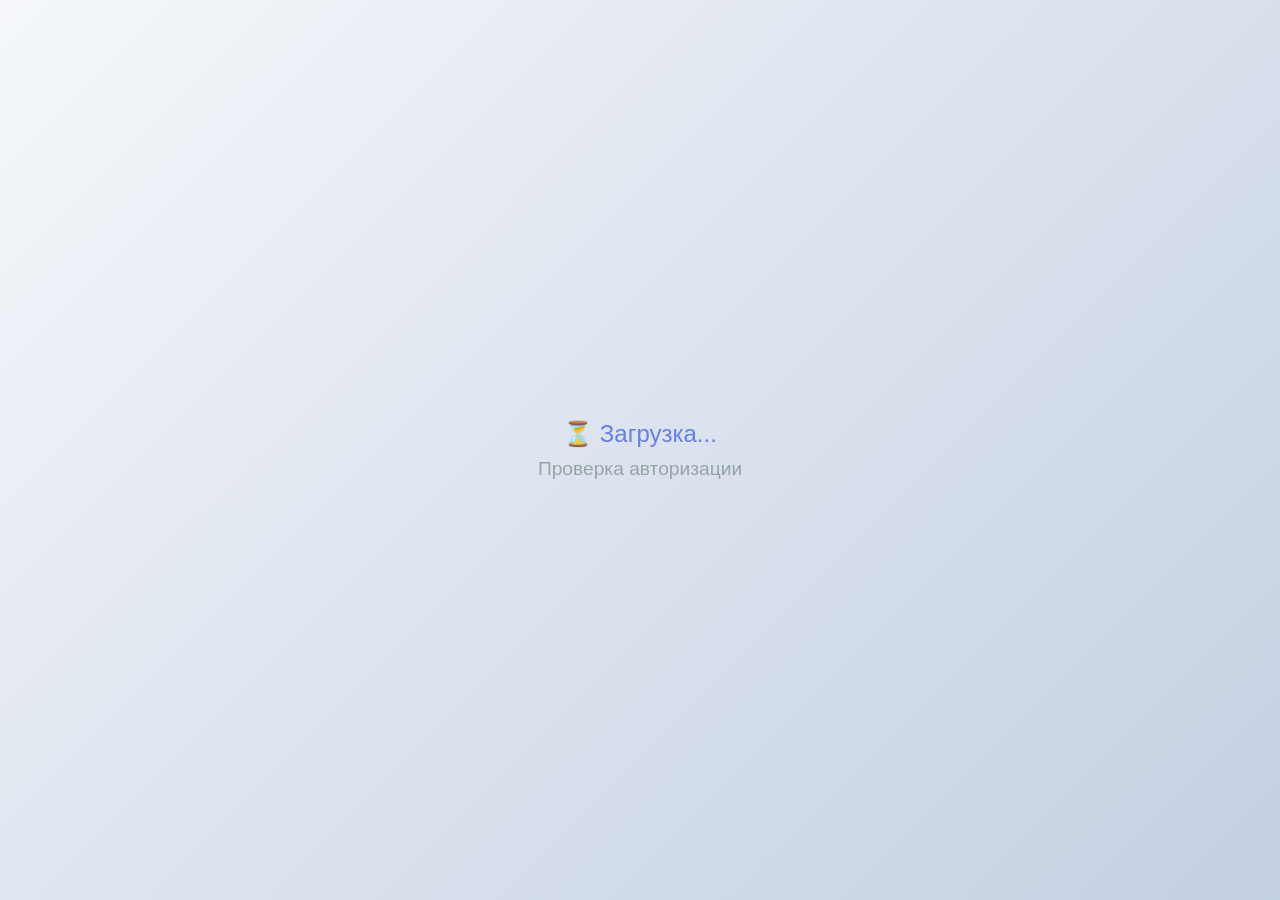
==== index.html @ 8dcceb92 "Add files via upload" ====
<!DOCTYPE html>
<html lang="ru">
  <head>
    <meta charset="UTF-8" />
    <meta name="viewport" content="width=device-width, initial-scale=1.0" />
    <title>Игры для мероприятия - Tamada Games</title>
    <link rel="stylesheet" href="global/styles/main.css" />
    <style>
      .game-grid {
        display: grid;
        grid-template-columns: repeat(auto-fit, minmax(280px, 1fr));
        gap: 20px;
        padding: 20px;
        max-width: 1200px;
        margin: 0 auto;
      }

      .game-card {
        background: white;
        border-radius: 12px;
        padding: 24px;
        box-shadow: 0 4px 6px rgba(0, 0, 0, 0.1);
        transition: transform 0.3s, box-shadow 0.3s;
        cursor: pointer;
      }

      .game-card:hover {
        transform: translateY(-5px);
        box-shadow: 0 8px 12px rgba(0, 0, 0, 0.15);
      }

      .game-card h2 {
        color: #2c3e50;
        margin-bottom: 12px;
        font-size: 1.4em;
      }

      .game-card p {
        color: #7f8c8d;
        line-height: 1.6;
        margin-bottom: 16px;
      }

      .game-card .btn {
        width: 100%;
        padding: 12px;
        background: linear-gradient(135deg, #667eea 0%, #764ba2 100%);
        color: white;
        border: none;
        border-radius: 8px;
        font-size: 1.1em;
        cursor: pointer;
        transition: opacity 0.3s;
      }

      .game-card .btn:hover {
        opacity: 0.9;
      }

      .header {
        text-align: center;
        padding: 40px 20px;
        background: linear-gradient(135deg, #667eea 0%, #764ba2 100%);
        color: white;
        position: relative;
      }

      .header h1 {
        margin: 0;
        font-size: 2.5em;
        color: white;
      }

      .header p {
        margin: 10px 0 0;
        opacity: 0.9;
      }

      .profile-btn {
        position: absolute;
        top: 20px;
        right: 20px;
        background: rgba(255, 255, 255, 0.2);
        color: white;
        padding: 10px 20px;
        border-radius: 25px;
        text-decoration: none;
        font-weight: 600;
        transition: all 0.3s;
        border: 2px solid rgba(255, 255, 255, 0.3);
      }

      .profile-btn:hover {
        background: rgba(255, 255, 255, 0.3);
        transform: scale(1.05);
      }

      .loading {
        display: flex;
        flex-direction: column;
        justify-content: center;
        align-items: center;
        min-height: 100vh;
        font-size: 1.5em;
        color: #667eea;
      }

      .error-screen {
        display: flex;
        flex-direction: column;
        justify-content: center;
        align-items: center;
        min-height: 100vh;
        padding: 20px;
        text-align: center;
      }

      .error-screen h2 {
        color: #e74c3c;
        margin-bottom: 20px;
      }

      .error-screen pre {
        background: #f8f9fa;
        padding: 20px;
        border-radius: 10px;
        text-align: left;
        overflow-x: auto;
        max-width: 600px;
      }
    </style>
  </head>
  <body>
    <div id="loading" class="loading">
      <div>⏳ Загрузка...</div>
      <div style="font-size: 0.8em; margin-top: 10px; color: #95a5a6">
        Проверка авторизации
      </div>
    </div>

    <div id="errorScreen" class="error-screen" style="display: none">
      <h2>❌ Ошибка загрузки</h2>
      <p id="errorMessage"></p>
      <button
        onclick="window.location.href='/auth.html'"
        style="
          margin-top: 20px;
          padding: 10px 20px;
          font-size: 1em;
          cursor: pointer;
        "
      >
        Перейти к авторизации
      </button>
      <pre id="errorDetails" style="display: none"></pre>
    </div>

    <div id="mainContent" style="display: none">
      <div class="header">
        <a href="profile.html" class="profile-btn" id="profileBtn"
          >👤 Профиль</a
        >
        <h1>🎮 Игры для мероприятия</h1>
        <p id="welcomeText">Выберите игру для начала</p>
      </div>

      <main style="max-width: 1200px; margin: 20px auto; padding: 0 16px">
        <section class="game-grid">
          <div
            class="game-card"
            onclick="trackGameVisit('names-from-pictures'); window.location.href='games/names-from-pictures/'"
          >
            <h2>🖼️ Имена по картинкам</h2>
            <p>
              Угадайте названия мест Казахстана по двум картинкам-подсказкам
            </p>
            <button class="btn">Начать игру</button>
          </div>

          <div
            class="game-card"
            onclick="trackGameVisit('photo-relay'); window.location.href='games/photo-relay/'"
          >
            <h2>📸 Фото-эстафета</h2>
            <p>Командная игра: сделайте фото по заданной теме</p>
            <button class="btn">Начать игру</button>
          </div>

          <div
            class="game-card"
            onclick="trackGameVisit('grandparents-vs-youth'); window.location.href='games/grandparents-vs-youth/'"
          >
            <h2>👵 Поколения</h2>
            <p>Молодёжь против бабушек и дедушек: угадайте предметы</p>
            <button class="btn">Начать игру</button>
          </div>

          <div
            class="game-card"
            onclick="trackGameVisit('bring-item'); window.location.href='games/bring-item/'"
          >
            <h2>🏃 Принеси предмет</h2>
            <p>Игра на выбывание: найдите нужный предмет в зале</p>
            <button class="btn">Начать игру</button>
          </div>

          <div
            class="game-card"
            onclick="trackGameVisit('random-letter'); window.location.href='games/random-letter/'"
          >
            <h2>🎵 Песня на букву</h2>
            <p>Спойте песню, начинающуюся на случайную букву</p>
            <button class="btn">Начать игру</button>
          </div>
        </section>
      </main>
    </div>

    <script src="global/scripts/auth.js"></script>
    <script>
      const API_URL = "/api";
      console.log("Index page loaded, API_URL:", API_URL);

      function showError(message, details = null) {
        console.error("Error:", message, details);
        document.getElementById("loading").style.display = "none";
        document.getElementById("errorScreen").style.display = "flex";
        document.getElementById("errorMessage").textContent = message;

        if (details) {
          document.getElementById("errorDetails").style.display = "block";
          document.getElementById("errorDetails").textContent = JSON.stringify(
            details,
            null,
            2
          );
        }
      }

      window.onload = async () => {
        console.log("Window loaded, checking authentication...");

        const token =
          localStorage.getItem("token") || sessionStorage.getItem("token");
        console.log("Token found:", !!token);

        if (!token) {
          console.log("No token, redirecting to auth");
          window.location.replace("/auth.html");
          return;
        }

        try {
          console.log("Step 1: Verifying token...");
          const verifyResponse = await fetch(`${API_URL}/auth/verify.php`, {
            method: "GET",
            headers: {
              Authorization: `Bearer ${token}`,
              "Content-Type": "application/json",
            },
            credentials: "include",
          });

          console.log("Verify response status:", verifyResponse.status);

          if (!verifyResponse.ok) {
            console.log(
              "Token verification failed, status:",
              verifyResponse.status
            );
            localStorage.removeItem("token");
            sessionStorage.removeItem("token");
            window.location.replace("/auth.html");
            return;
          }

          const verifyData = await verifyResponse.json();
          console.log("Verify response data:", verifyData);

          if (!verifyData.success) {
            console.log("Token not valid");
            localStorage.removeItem("token");
            sessionStorage.removeItem("token");
            window.location.replace("/auth.html");
            return;
          }

          console.log("Step 2: Loading profile...");
          const profileResponse = await fetch(`${API_URL}/user/profile.php`, {
            method: "GET",
            headers: {
              Authorization: `Bearer ${token}`,
              "Content-Type": "application/json",
            },
            credentials: "include",
          });

          console.log("Profile response status:", profileResponse.status);

          if (!profileResponse.ok) {
            console.log("Profile load failed");
            localStorage.removeItem("token");
            sessionStorage.removeItem("token");
            window.location.replace("/auth.html");
            return;
          }

          const profileData = await profileResponse.json();
          console.log("Profile data:", profileData);

          if (profileData.success && profileData.user) {
            const user = profileData.user;
            console.log("User loaded:", user.email);

            document.getElementById("profileBtn").textContent = `👤 ${
              user.name || user.email
            }`;
            document.getElementById(
              "welcomeText"
            ).textContent = `Добро пожаловать, ${user.name || user.email}!`;

            console.log("Showing main content");
            document.getElementById("loading").style.display = "none";
            document.getElementById("mainContent").style.display = "block";
          } else {
            console.log("Invalid profile data");
            showError("Не удалось загрузить профиль", profileData);
            localStorage.removeItem("token");
            sessionStorage.removeItem("token");
            setTimeout(() => {
              window.location.replace("/auth.html");
            }, 3000);
          }
        } catch (error) {
          console.error("Error during page load:", error);
          showError(
            "Ошибка подключения к серверу. Убедитесь что PHP backend работает.",
            { error: error.message, stack: error.stack }
          );

          localStorage.removeItem("token");
          sessionStorage.removeItem("token");

          setTimeout(() => {
            window.location.replace("/auth.html");
          }, 5000);
        }
      };

      async function trackGameVisit(gameName) {
        const token =
          localStorage.getItem("token") || sessionStorage.getItem("token");
        if (!token) return;

        try {
          await fetch(`${API_URL}/user/track-game.php`, {
            method: "POST",
            headers: {
              "Content-Type": "application/json",
              Authorization: `Bearer ${token}`,
            },
            credentials: "include",
            body: JSON.stringify({ gameName }),
          });
        } catch (error) {
          console.error("Tracking error:", error);
        }
      }
    </script>
  </body>
</html>
---- global/styles/main.css ----
/* Общие стили для всех страниц */
* {
    margin: 0;
    padding: 0;
    box-sizing: border-box;
}

body {
    font-family: 'Segoe UI', Tahoma, Geneva, Verdana, sans-serif;
    background: linear-gradient(135deg, #f5f7fa 0%, #c3cfe2 100%);
    min-height: 100vh;
    padding: 0;
    margin: 0;
}

.container {
    max-width: 1200px;
    margin: 0 auto;
    padding: 20px;
}

/* Кнопки */
.btn {
    padding: 15px 30px;
    font-size: 1.2em;
    border: none;
    border-radius: 8px;
    cursor: pointer;
    transition: all 0.3s ease;
    font-weight: 600;
    text-transform: uppercase;
    letter-spacing: 1px;
}

.btn-primary {
    background: linear-gradient(135deg, #667eea 0%, #764ba2 100%);
    color: white;
    box-shadow: 0 4px 15px rgba(102, 126, 234, 0.4);
}

.btn-primary:hover {
    transform: translateY(-2px);
    box-shadow: 0 6px 20px rgba(102, 126, 234, 0.6);
}

.btn-secondary {
    background: linear-gradient(135deg, #f093fb 0%, #f5576c 100%);
    color: white;
    box-shadow: 0 4px 15px rgba(245, 87, 108, 0.4);
}

.btn-secondary:hover {
    transform: translateY(-2px);
    box-shadow: 0 6px 20px rgba(245, 87, 108, 0.6);
}

.btn-success {
    background: linear-gradient(135deg, #4facfe 0%, #00f2fe 100%);
    color: white;
}

.btn-home {
    position: fixed;
    top: 20px;
    left: 20px;
    background: white;
    color: #333;
    padding: 10px 20px;
    border-radius: 25px;
    text-decoration: none;
    box-shadow: 0 2px 10px rgba(0,0,0,0.1);
    font-weight: 600;
    z-index: 1000;
    transition: all 0.3s;
}

.btn-home:hover {
    transform: scale(1.05);
    box-shadow: 0 4px 15px rgba(0,0,0,0.2);
}

/* Заголовки */
h1 {
    font-size: 2.5em;
    color: #2c3e50;
    margin-bottom: 20px;
    text-align: center;
}

h2 {
    font-size: 1.8em;
    color: #34495e;
    margin-bottom: 15px;
}

/* Карточки */
.card {
    background: white;
    border-radius: 15px;
    padding: 30px;
    box-shadow: 0 10px 30px rgba(0,0,0,0.1);
    margin-bottom: 20px;
}

/* Инструкции */
.instructions {
    background: #fff3cd;
    border-left: 4px solid #ffc107;
    padding: 15px 20px;
    border-radius: 8px;
    margin-bottom: 20px;
}

.instructions h3 {
    color: #856404;
    margin-bottom: 10px;
}

.instructions p {
    color: #856404;
    line-height: 1.6;
}

/* Адаптивность */
@media (max-width: 768px) {
    .btn {
        padding: 12px 24px;
        font-size: 1em;
    }
    
    h1 {
        font-size: 2em;
    }
    
    .container {
        padding: 15px;
    }
    
    .card {
        padding: 20px;
    }
}

/* Анимации */
@keyframes fadeIn {
    from {
        opacity: 0;
        transform: translateY(20px);
    }
    to {
        opacity: 1;
        transform: translateY(0);
    }
}

.fade-in {
    animation: fadeIn 0.5s ease-out;
}

/* Утилиты */
.text-center {
    text-align: center;
}

.mt-20 {
    margin-top: 20px;
}

.mb-20 {
    margin-bottom: 20px;
}

.hidden {
    display: none;
}
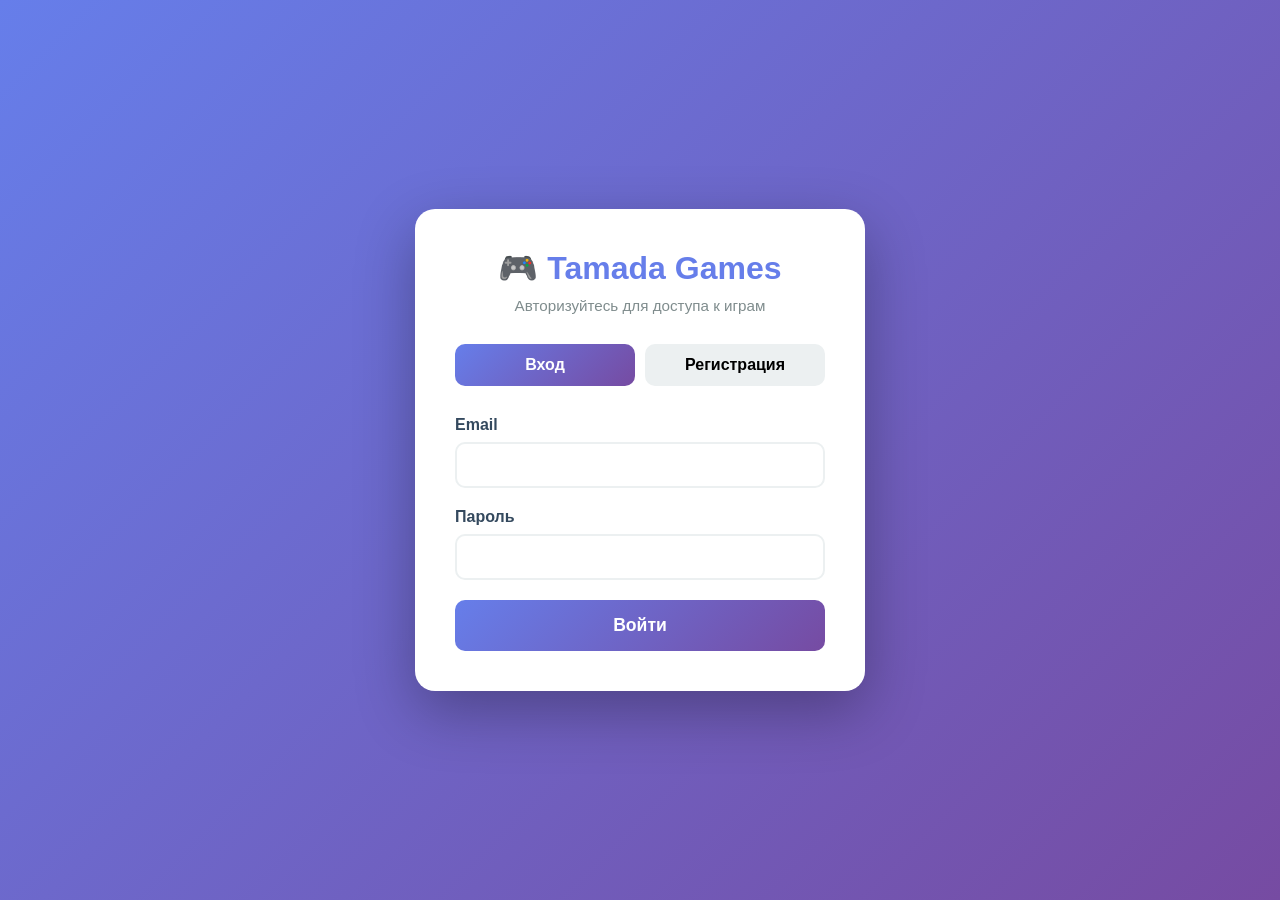
==== commit 1a50dc80: "Add files via upload" ====
--- a/index.html
+++ b/index.html
@@ -168,7 +168,7 @@
         <section class="game-grid">
           <div
             class="game-card"
-            onclick="trackGameVisit('names-from-pictures'); window.location.href='games/names-from-pictures/'"
+            onclick="window.trackAndNavigate('names-from-pictures', 'games/names-from-pictures/')"
           >
             <h2>🖼️ Имена по картинкам</h2>
             <p>
@@ -179,7 +179,7 @@
 
           <div
             class="game-card"
-            onclick="trackGameVisit('photo-relay'); window.location.href='games/photo-relay/'"
+            onclick="window.trackAndNavigate('photo-relay', 'games/photo-relay/')"
           >
             <h2>📸 Фото-эстафета</h2>
             <p>Командная игра: сделайте фото по заданной теме</p>
@@ -188,7 +188,7 @@
 
           <div
             class="game-card"
-            onclick="trackGameVisit('grandparents-vs-youth'); window.location.href='games/grandparents-vs-youth/'"
+            onclick="window.trackAndNavigate('grandparents-vs-youth', 'games/grandparents-vs-youth/')"
           >
             <h2>👵 Поколения</h2>
             <p>Молодёжь против бабушек и дедушек: угадайте предметы</p>
@@ -197,7 +197,7 @@
 
           <div
             class="game-card"
-            onclick="trackGameVisit('bring-item'); window.location.href='games/bring-item/'"
+            onclick="window.trackAndNavigate('bring-item', 'games/bring-item/')"
           >
             <h2>🏃 Принеси предмет</h2>
             <p>Игра на выбывание: найдите нужный предмет в зале</p>
@@ -206,7 +206,7 @@
 
           <div
             class="game-card"
-            onclick="trackGameVisit('random-letter'); window.location.href='games/random-letter/'"
+            onclick="window.trackAndNavigate('random-letter', 'games/random-letter/')"
           >
             <h2>🎵 Песня на букву</h2>
             <p>Спойте песню, начинающуюся на случайную букву</p>
@@ -218,154 +218,167 @@
 
     <script src="global/scripts/auth.js"></script>
     <script>
-      const API_URL = "/api";
-      console.log("Index page loaded, API_URL:", API_URL);
-
-      function showError(message, details = null) {
-        console.error("Error:", message, details);
-        document.getElementById("loading").style.display = "none";
-        document.getElementById("errorScreen").style.display = "flex";
-        document.getElementById("errorMessage").textContent = message;
-
-        if (details) {
-          document.getElementById("errorDetails").style.display = "block";
-          document.getElementById("errorDetails").textContent = JSON.stringify(
-            details,
-            null,
-            2
-          );
+      (function () {
+        "use strict";
+
+        // Получаем API_URL из глобального хелпера
+        const API_URL = window.authHelpers.API_URL;
+        console.log("Index page loaded, API_URL:", API_URL);
+
+        function showError(message, details) {
+          console.error("Error:", message, details);
+          document.getElementById("loading").style.display = "none";
+          document.getElementById("errorScreen").style.display = "flex";
+          document.getElementById("errorMessage").textContent = message;
+
+          if (details) {
+            document.getElementById("errorDetails").style.display = "block";
+            document.getElementById("errorDetails").textContent =
+              JSON.stringify(details, null, 2);
+          }
         }
-      }
-
-      window.onload = async () => {
-        console.log("Window loaded, checking authentication...");
-
-        const token =
-          localStorage.getItem("token") || sessionStorage.getItem("token");
-        console.log("Token found:", !!token);
-
-        if (!token) {
-          console.log("No token, redirecting to auth");
-          window.location.replace("/auth.html");
-          return;
+
+        // Трекинг посещения игры
+        async function trackGameVisit(gameName) {
+          const token =
+            localStorage.getItem("token") || sessionStorage.getItem("token");
+          if (!token) return;
+
+          try {
+            await fetch(`${API_URL}/user/track-game.php`, {
+              method: "POST",
+              headers: {
+                "Content-Type": "application/json",
+                Authorization: `Bearer ${token}`,
+              },
+              credentials: "include",
+              body: JSON.stringify({ gameName: gameName }),
+            });
+          } catch (error) {
+            console.error("Tracking error:", error);
+          }
         }
 
-        try {
-          console.log("Step 1: Verifying token...");
-          const verifyResponse = await fetch(`${API_URL}/auth/verify.php`, {
-            method: "GET",
-            headers: {
-              Authorization: `Bearer ${token}`,
-              "Content-Type": "application/json",
-            },
-            credentials: "include",
-          });
-
-          console.log("Verify response status:", verifyResponse.status);
-
-          if (!verifyResponse.ok) {
-            console.log(
-              "Token verification failed, status:",
-              verifyResponse.status
-            );
-            localStorage.removeItem("token");
-            sessionStorage.removeItem("token");
+        // Комбинированная функция
+        function trackAndNavigate(gameName, url) {
+          trackGameVisit(gameName);
+          window.location.href = url;
+        }
+
+        // Экспортируем в window
+        window.trackAndNavigate = trackAndNavigate;
+
+        // Проверка авторизации при загрузке
+        window.addEventListener("DOMContentLoaded", async function () {
+          console.log("Window loaded, checking authentication...");
+
+          const token =
+            localStorage.getItem("token") || sessionStorage.getItem("token");
+          console.log("Token found:", !!token);
+
+          if (!token) {
+            console.log("No token, redirecting to auth");
             window.location.replace("/auth.html");
             return;
           }
 
-          const verifyData = await verifyResponse.json();
-          console.log("Verify response data:", verifyData);
-
-          if (!verifyData.success) {
-            console.log("Token not valid");
+          try {
+            console.log("Step 1: Verifying token...");
+            const verifyResponse = await fetch(`${API_URL}/auth/verify.php`, {
+              method: "GET",
+              headers: {
+                Authorization: `Bearer ${token}`,
+                "Content-Type": "application/json",
+              },
+              credentials: "include",
+            });
+
+            console.log("Verify response status:", verifyResponse.status);
+
+            if (!verifyResponse.ok) {
+              console.log(
+                "Token verification failed, status:",
+                verifyResponse.status
+              );
+              localStorage.removeItem("token");
+              sessionStorage.removeItem("token");
+              window.location.replace("/auth.html");
+              return;
+            }
+
+            const verifyData = await verifyResponse.json();
+            console.log("Verify response data:", verifyData);
+
+            if (!verifyData.success) {
+              console.log("Token not valid");
+              localStorage.removeItem("token");
+              sessionStorage.removeItem("token");
+              window.location.replace("/auth.html");
+              return;
+            }
+
+            console.log("Step 2: Loading profile...");
+            const profileResponse = await fetch(`${API_URL}/user/profile.php`, {
+              method: "GET",
+              headers: {
+                Authorization: `Bearer ${token}`,
+                "Content-Type": "application/json",
+              },
+              credentials: "include",
+            });
+
+            console.log("Profile response status:", profileResponse.status);
+
+            if (!profileResponse.ok) {
+              console.log("Profile load failed");
+              localStorage.removeItem("token");
+              sessionStorage.removeItem("token");
+              window.location.replace("/auth.html");
+              return;
+            }
+
+            const profileData = await profileResponse.json();
+            console.log("Profile data:", profileData);
+
+            if (profileData.success && profileData.user) {
+              const user = profileData.user;
+              console.log("User loaded:", user.email);
+
+              document.getElementById("profileBtn").textContent = `👤 ${
+                user.name || user.email
+              }`;
+              document.getElementById(
+                "welcomeText"
+              ).textContent = `Добро пожаловать, ${user.name || user.email}!`;
+
+              console.log("Showing main content");
+              document.getElementById("loading").style.display = "none";
+              document.getElementById("mainContent").style.display = "block";
+            } else {
+              console.log("Invalid profile data");
+              showError("Не удалось загрузить профиль", profileData);
+              localStorage.removeItem("token");
+              sessionStorage.removeItem("token");
+              setTimeout(function () {
+                window.location.replace("/auth.html");
+              }, 3000);
+            }
+          } catch (error) {
+            console.error("Error during page load:", error);
+            showError(
+              "Ошибка подключения к серверу. Убедитесь что PHP backend работает.",
+              { error: error.message, stack: error.stack }
+            );
+
             localStorage.removeItem("token");
             sessionStorage.removeItem("token");
-            window.location.replace("/auth.html");
-            return;
+
+            setTimeout(function () {
+              window.location.replace("/auth.html");
+            }, 5000);
           }
-
-          console.log("Step 2: Loading profile...");
-          const profileResponse = await fetch(`${API_URL}/user/profile.php`, {
-            method: "GET",
-            headers: {
-              Authorization: `Bearer ${token}`,
-              "Content-Type": "application/json",
-            },
-            credentials: "include",
-          });
-
-          console.log("Profile response status:", profileResponse.status);
-
-          if (!profileResponse.ok) {
-            console.log("Profile load failed");
-            localStorage.removeItem("token");
-            sessionStorage.removeItem("token");
-            window.location.replace("/auth.html");
-            return;
-          }
-
-          const profileData = await profileResponse.json();
-          console.log("Profile data:", profileData);
-
-          if (profileData.success && profileData.user) {
-            const user = profileData.user;
-            console.log("User loaded:", user.email);
-
-            document.getElementById("profileBtn").textContent = `👤 ${
-              user.name || user.email
-            }`;
-            document.getElementById(
-              "welcomeText"
-            ).textContent = `Добро пожаловать, ${user.name || user.email}!`;
-
-            console.log("Showing main content");
-            document.getElementById("loading").style.display = "none";
-            document.getElementById("mainContent").style.display = "block";
-          } else {
-            console.log("Invalid profile data");
-            showError("Не удалось загрузить профиль", profileData);
-            localStorage.removeItem("token");
-            sessionStorage.removeItem("token");
-            setTimeout(() => {
-              window.location.replace("/auth.html");
-            }, 3000);
-          }
-        } catch (error) {
-          console.error("Error during page load:", error);
-          showError(
-            "Ошибка подключения к серверу. Убедитесь что PHP backend работает.",
-            { error: error.message, stack: error.stack }
-          );
-
-          localStorage.removeItem("token");
-          sessionStorage.removeItem("token");
-
-          setTimeout(() => {
-            window.location.replace("/auth.html");
-          }, 5000);
-        }
-      };
-
-      async function trackGameVisit(gameName) {
-        const token =
-          localStorage.getItem("token") || sessionStorage.getItem("token");
-        if (!token) return;
-
-        try {
-          await fetch(`${API_URL}/user/track-game.php`, {
-            method: "POST",
-            headers: {
-              "Content-Type": "application/json",
-              Authorization: `Bearer ${token}`,
-            },
-            credentials: "include",
-            body: JSON.stringify({ gameName }),
-          });
-        } catch (error) {
-          console.error("Tracking error:", error);
-        }
-      }
+        });
+      })();
     </script>
   </body>
 </html>
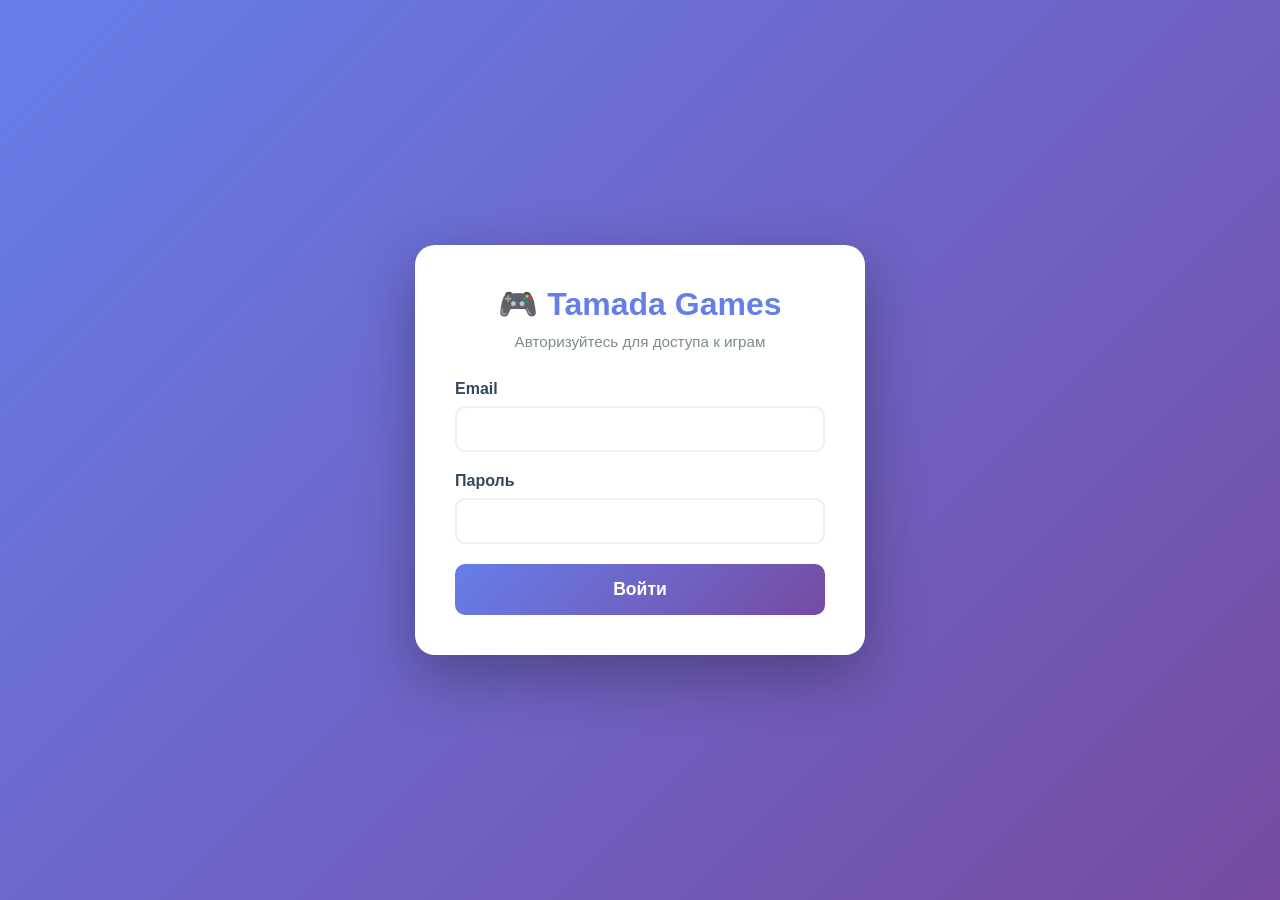
==== commit 828c7642: "Add files via upload" ====
--- a/index.html
+++ b/index.html
@@ -142,7 +142,7 @@
       <h2>❌ Ошибка загрузки</h2>
       <p id="errorMessage"></p>
       <button
-        onclick="window.location.href='/auth.html'"
+        id="goToAuthBtn"
         style="
           margin-top: 20px;
           padding: 10px 20px;
@@ -168,7 +168,8 @@
         <section class="game-grid">
           <div
             class="game-card"
-            onclick="window.trackAndNavigate('names-from-pictures', 'games/names-from-pictures/')"
+            data-game="names-from-pictures"
+            data-url="games/names-from-pictures/"
           >
             <h2>🖼️ Имена по картинкам</h2>
             <p>
@@ -179,7 +180,8 @@
 
           <div
             class="game-card"
-            onclick="window.trackAndNavigate('photo-relay', 'games/photo-relay/')"
+            data-game="photo-relay"
+            data-url="games/photo-relay/"
           >
             <h2>📸 Фото-эстафета</h2>
             <p>Командная игра: сделайте фото по заданной теме</p>
@@ -188,7 +190,8 @@
 
           <div
             class="game-card"
-            onclick="window.trackAndNavigate('grandparents-vs-youth', 'games/grandparents-vs-youth/')"
+            data-game="grandparents-vs-youth"
+            data-url="games/grandparents-vs-youth/"
           >
             <h2>👵 Поколения</h2>
             <p>Молодёжь против бабушек и дедушек: угадайте предметы</p>
@@ -197,7 +200,8 @@
 
           <div
             class="game-card"
-            onclick="window.trackAndNavigate('bring-item', 'games/bring-item/')"
+            data-game="bring-item"
+            data-url="games/bring-item/"
           >
             <h2>🏃 Принеси предмет</h2>
             <p>Игра на выбывание: найдите нужный предмет в зале</p>
@@ -206,7 +210,8 @@
 
           <div
             class="game-card"
-            onclick="window.trackAndNavigate('random-letter', 'games/random-letter/')"
+            data-game="random-letter"
+            data-url="games/random-letter/"
           >
             <h2>🎵 Песня на букву</h2>
             <p>Спойте песню, начинающуюся на случайную букву</p>
@@ -217,168 +222,6 @@
     </div>
 
     <script src="global/scripts/auth.js"></script>
-    <script>
-      (function () {
-        "use strict";
-
-        // Получаем API_URL из глобального хелпера
-        const API_URL = window.authHelpers.API_URL;
-        console.log("Index page loaded, API_URL:", API_URL);
-
-        function showError(message, details) {
-          console.error("Error:", message, details);
-          document.getElementById("loading").style.display = "none";
-          document.getElementById("errorScreen").style.display = "flex";
-          document.getElementById("errorMessage").textContent = message;
-
-          if (details) {
-            document.getElementById("errorDetails").style.display = "block";
-            document.getElementById("errorDetails").textContent =
-              JSON.stringify(details, null, 2);
-          }
-        }
-
-        // Трекинг посещения игры
-        async function trackGameVisit(gameName) {
-          const token =
-            localStorage.getItem("token") || sessionStorage.getItem("token");
-          if (!token) return;
-
-          try {
-            await fetch(`${API_URL}/user/track-game.php`, {
-              method: "POST",
-              headers: {
-                "Content-Type": "application/json",
-                Authorization: `Bearer ${token}`,
-              },
-              credentials: "include",
-              body: JSON.stringify({ gameName: gameName }),
-            });
-          } catch (error) {
-            console.error("Tracking error:", error);
-          }
-        }
-
-        // Комбинированная функция
-        function trackAndNavigate(gameName, url) {
-          trackGameVisit(gameName);
-          window.location.href = url;
-        }
-
-        // Экспортируем в window
-        window.trackAndNavigate = trackAndNavigate;
-
-        // Проверка авторизации при загрузке
-        window.addEventListener("DOMContentLoaded", async function () {
-          console.log("Window loaded, checking authentication...");
-
-          const token =
-            localStorage.getItem("token") || sessionStorage.getItem("token");
-          console.log("Token found:", !!token);
-
-          if (!token) {
-            console.log("No token, redirecting to auth");
-            window.location.replace("/auth.html");
-            return;
-          }
-
-          try {
-            console.log("Step 1: Verifying token...");
-            const verifyResponse = await fetch(`${API_URL}/auth/verify.php`, {
-              method: "GET",
-              headers: {
-                Authorization: `Bearer ${token}`,
-                "Content-Type": "application/json",
-              },
-              credentials: "include",
-            });
-
-            console.log("Verify response status:", verifyResponse.status);
-
-            if (!verifyResponse.ok) {
-              console.log(
-                "Token verification failed, status:",
-                verifyResponse.status
-              );
-              localStorage.removeItem("token");
-              sessionStorage.removeItem("token");
-              window.location.replace("/auth.html");
-              return;
-            }
-
-            const verifyData = await verifyResponse.json();
-            console.log("Verify response data:", verifyData);
-
-            if (!verifyData.success) {
-              console.log("Token not valid");
-              localStorage.removeItem("token");
-              sessionStorage.removeItem("token");
-              window.location.replace("/auth.html");
-              return;
-            }
-
-            console.log("Step 2: Loading profile...");
-            const profileResponse = await fetch(`${API_URL}/user/profile.php`, {
-              method: "GET",
-              headers: {
-                Authorization: `Bearer ${token}`,
-                "Content-Type": "application/json",
-              },
-              credentials: "include",
-            });
-
-            console.log("Profile response status:", profileResponse.status);
-
-            if (!profileResponse.ok) {
-              console.log("Profile load failed");
-              localStorage.removeItem("token");
-              sessionStorage.removeItem("token");
-              window.location.replace("/auth.html");
-              return;
-            }
-
-            const profileData = await profileResponse.json();
-            console.log("Profile data:", profileData);
-
-            if (profileData.success && profileData.user) {
-              const user = profileData.user;
-              console.log("User loaded:", user.email);
-
-              document.getElementById("profileBtn").textContent = `👤 ${
-                user.name || user.email
-              }`;
-              document.getElementById(
-                "welcomeText"
-              ).textContent = `Добро пожаловать, ${user.name || user.email}!`;
-
-              console.log("Showing main content");
-              document.getElementById("loading").style.display = "none";
-              document.getElementById("mainContent").style.display = "block";
-            } else {
-              console.log("Invalid profile data");
-              showError("Не удалось загрузить профиль", profileData);
-              localStorage.removeItem("token");
-              sessionStorage.removeItem("token");
-              setTimeout(function () {
-                window.location.replace("/auth.html");
-              }, 3000);
-            }
-          } catch (error) {
-            console.error("Error during page load:", error);
-            showError(
-              "Ошибка подключения к серверу. Убедитесь что PHP backend работает.",
-              { error: error.message, stack: error.stack }
-            );
-
-            localStorage.removeItem("token");
-            sessionStorage.removeItem("token");
-
-            setTimeout(function () {
-              window.location.replace("/auth.html");
-            }, 5000);
-          }
-        });
-      })();
-    </script>
+    <script src="global/scripts/index.js"></script>
   </body>
 </html>
